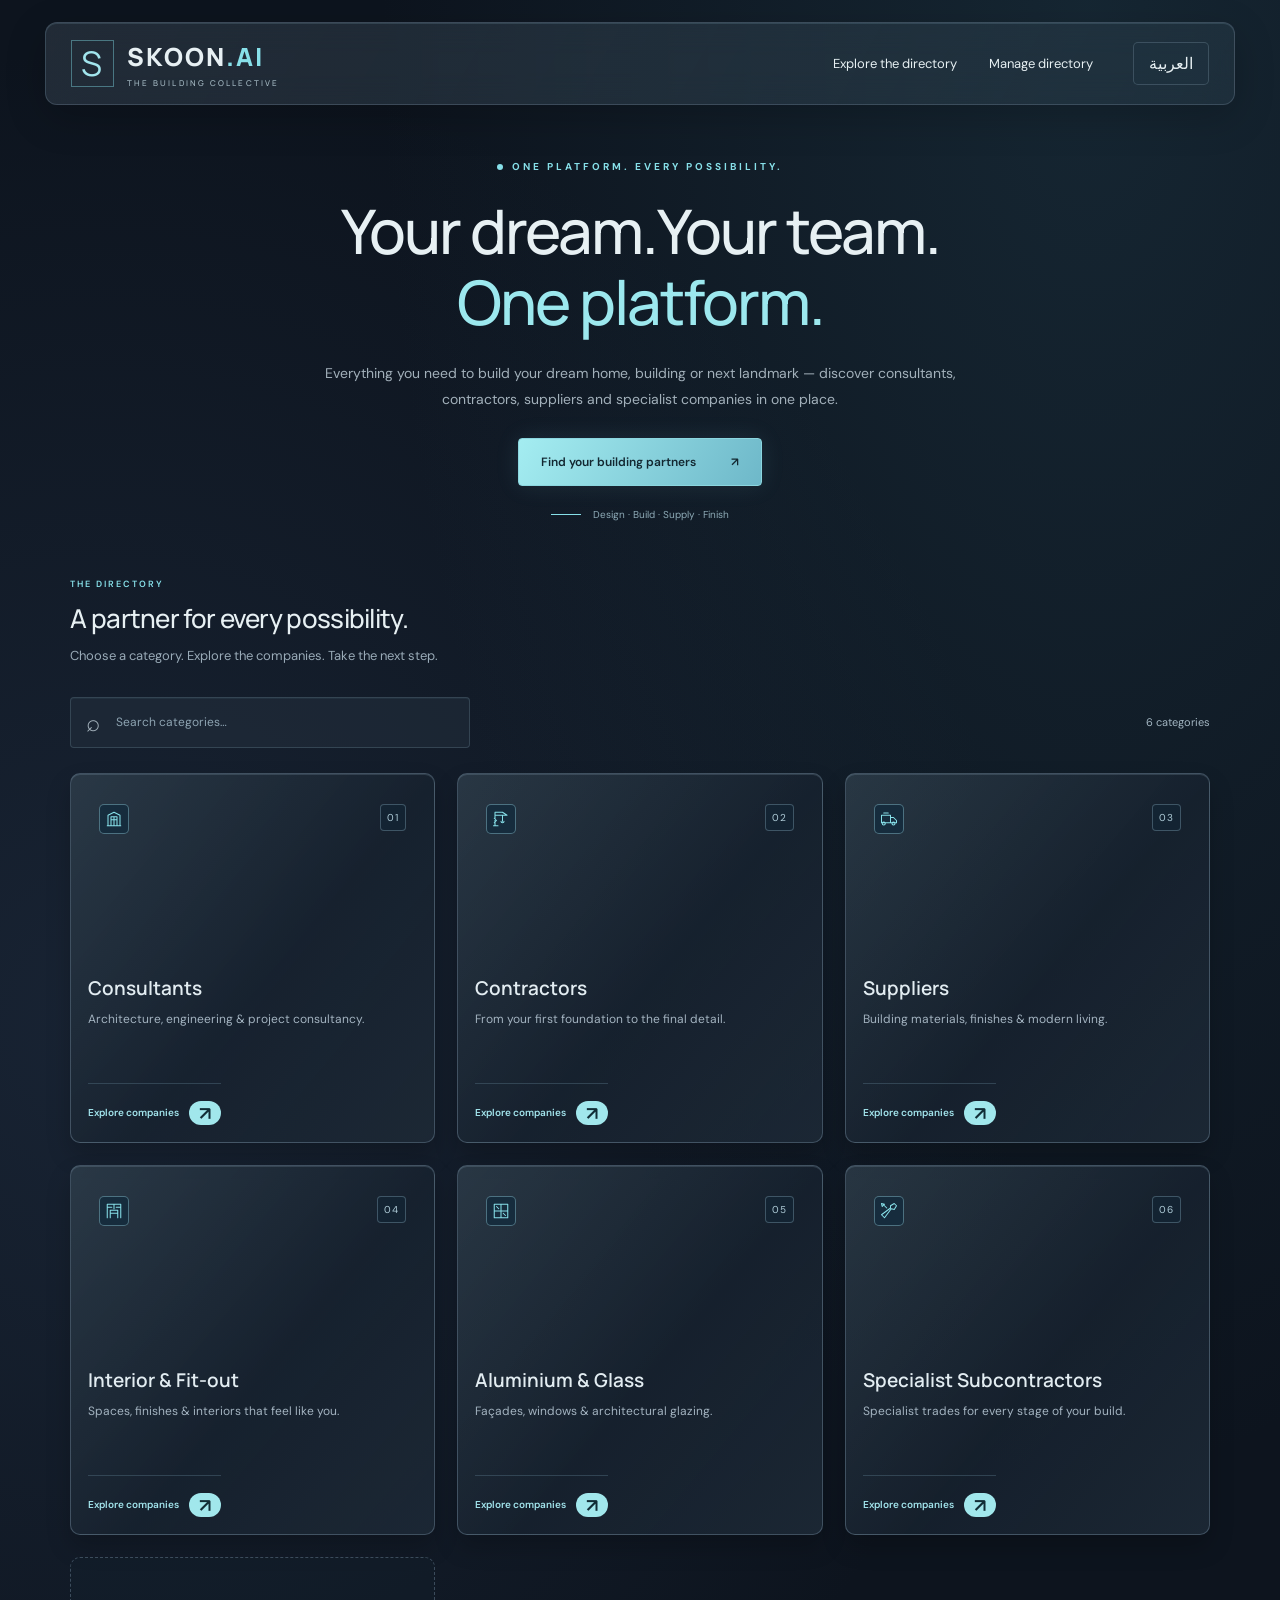
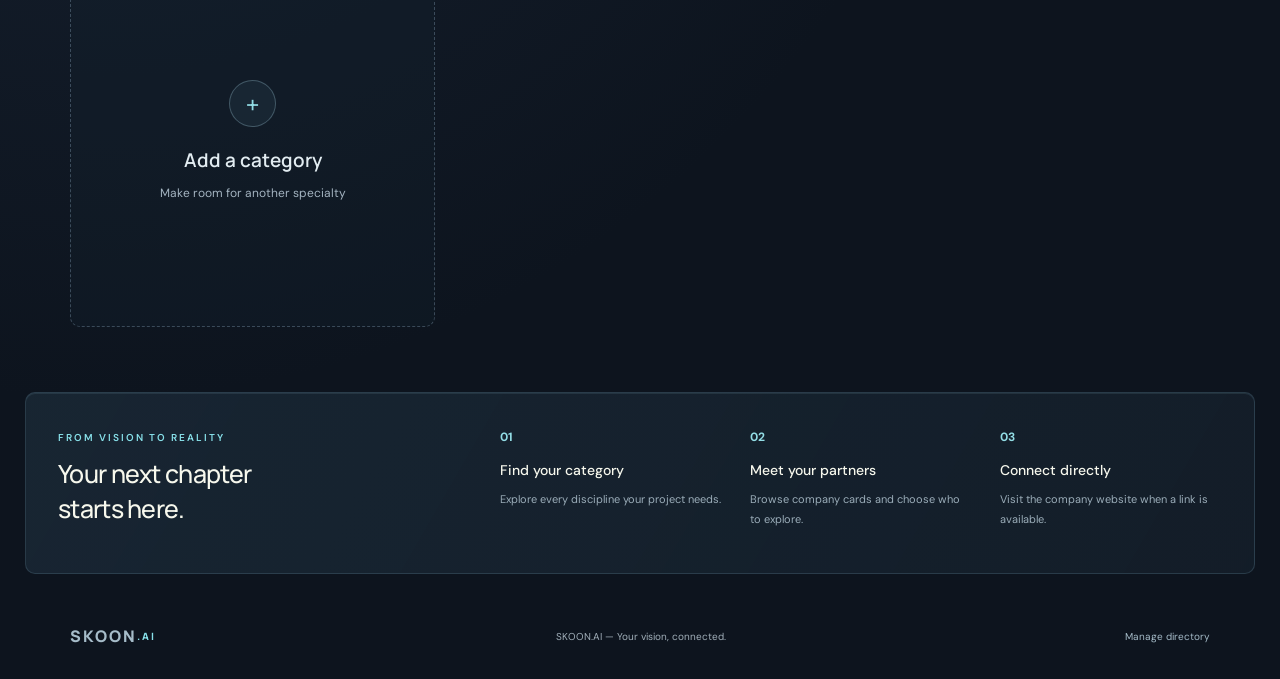
==== build-hub/index.html @ bcba4675 "Publish bilingual building directory at root; preserve SKOON Architecture at index.html" ====
<!doctype html><html lang="en" dir="ltr"><head><base href="/build-hub/"><meta charset="utf-8"><meta name="viewport" content="width=device-width,initial-scale=1"><meta name="theme-color" content="#132c2a"><meta name="description" content="Your dream home. Your next landmark. Find consultants, contractors, suppliers and specialist companies in one place."><title>SKOON.AI | Build your dream</title><link rel="stylesheet" href="style.css"><script src="app.js" defer></script></head><body>
<header><a class="brand" href="#"><span class="brand-mark">S</span><span>SKOON<span class="gold">.AI</span><small data-i="brandSub"></small></span></a><nav><a href="#directory" data-i="explore"></a><button class="text-button" id="manage" data-i="manage"></button></nav><button id="lang" class="language">العربية <span>⌘</span></button></header>
<main><section class="hero"><div class="hero-copy"><div class="eyebrow"><span></span><b data-i="eyebrow"></b></div><h1 data-i="headline"></h1><p data-i="intro"></p><a class="primary" href="#directory"><span data-i="discover"></span><span>↗</span></a><div class="hero-note"><span class="line"></span><span data-i="heroNote"></span></div></div><div class="hero-image"><img src="assets/hero.jpg" alt="Contemporary architecture"><div class="image-label"><span>01 / SKOON.AI</span><strong data-i="imageLabel"></strong></div></div></section>
<section id="directory" class="directory"><div class="section-top"><div><div class="eyebrow" data-i="directoryLabel"></div><h2 id="section-title"></h2><p id="section-subtitle"></p></div><button id="back" class="outline" hidden data-i="back"></button></div><div class="toolbar"><label class="search"><span aria-hidden="true">⌕</span><input id="search" type="search"></label><span class="count" id="count"></span></div><div id="cards" class="cards"></div><p id="empty" hidden data-i="empty"></p></section>
<section class="journey"><div><span class="eyebrow" data-i="journeyLabel"></span><h2 data-i="journeyTitle"></h2></div><div class="steps"><article><b>01</b><h3 data-i="step1"></h3><p data-i="step1text"></p></article><article><b>02</b><h3 data-i="step2"></h3><p data-i="step2text"></p></article><article><b>03</b><h3 data-i="step3"></h3><p data-i="step3text"></p></article></div></section>
</main><footer><a class="brand" href="#">SKOON<span class="gold">.AI</span></a><span data-i="footer"></span><button class="text-button" id="manage-bottom" data-i="manage"></button></footer>
<dialog id="editor"><div class="dialog-head"><div><small class="eyebrow" data-i="editorLabel"></small><h2 data-i="manage"></h2></div><button class="close" id="close-editor" aria-label="Close">×</button></div><p class="local-notice" data-i="localNotice"></p><div class="tabs"><button id="tab-category" class="active" data-i="categories"></button><button id="tab-company" data-i="companies"></button></div><form id="edit-form"><div class="form-grid"><label><span data-i="nameEn"></span><input name="en" required maxlength="90" dir="ltr"></label><label><span data-i="nameAr"></span><input name="ar" required maxlength="90" dir="rtl"></label><label id="icon-field"><span data-i="icon"></span><select name="icon"></select></label><label id="category-field" hidden><span data-i="category"></span><select name="category"></select></label><label id="url-field" hidden><span data-i="url"></span><input name="url" type="url" placeholder="https://" dir="ltr"></label></div><button class="primary" type="submit" id="save-item" data-i="add"></button><button type="button" id="cancel-edit" hidden data-i="cancel"></button></form><div id="edit-list"></div><div class="data-actions"><button id="export" class="outline" data-i="export"></button><label class="outline file-label"><span data-i="import"></span><input id="import" type="file" accept=".json,application/json"></label></div><p role="status" id="editor-status"></p></dialog><div class="toast" role="status" id="toast" hidden></div>
</body></html>
---- build-hub/style.css ----
@import url('https://fonts.googleapis.com/css2?family=DM+Sans:wght@400;500;600;700&family=Manrope:wght@400;500;600;700;800&family=Noto+Sans+Arabic:wght@400;500;600;700&display=swap');
:root{--ink:#18332f;--muted:#6d7770;--gold:#a8844e;--line:#dedfd6;--paper:#f8f8f2}*{box-sizing:border-box}html{scroll-behavior:smooth;scroll-padding-top:25px}body{margin:0;background:var(--paper);color:var(--ink);font-family:'DM Sans',sans-serif}button,input,select{font:inherit}button,a,label.file-label{-webkit-tap-highlight-color:transparent}button,a{touch-action:manipulation}button{cursor:pointer}a{color:inherit;text-decoration:none}button:focus-visible,a:focus-visible,input:focus-visible,select:focus-visible{outline:3px solid #b68b4f;outline-offset:4px}[hidden]{display:none!important}header{max-width:1440px;margin:auto;padding:25px 5.5%;display:flex;align-items:center;gap:40px;border-bottom:1px solid var(--line)}.brand{font-family:Manrope,sans-serif;font-size:25px;letter-spacing:2px;font-weight:800;display:flex;align-items:center;gap:13px}.brand small{display:block;font-size:8px;letter-spacing:2.1px;font-weight:500;margin-top:3px}.brand-mark{border:1px solid var(--gold);font-weight:400;font-size:34px;color:var(--gold);width:43px;height:47px;text-align:center;line-height:44px}.gold{color:var(--gold)}nav{margin-inline-start:auto;display:flex;align-items:center;gap:32px;font-size:13px}.text-button{border:0;background:none;color:inherit;padding:8px 0}.language{background:none;border:1px solid var(--line);border-radius:5px;padding:10px 15px;color:var(--ink);display:flex;gap:14px}.hero{max-width:1440px;margin:auto;padding:48px 5.5% 56px;display:grid;grid-template-columns:1.03fr 1fr;gap:5%;align-items:center}.eyebrow{font-size:10px;letter-spacing:2px;text-transform:uppercase;font-weight:600;color:var(--gold)}.hero .eyebrow{display:flex;gap:9px;align-items:center}.eyebrow>span{width:6px;height:6px;border-radius:100%;background:var(--gold)}h1{font-family:Manrope,sans-serif;font-size:clamp(38px,4.3vw,64px);font-weight:500;letter-spacing:-2.5px;line-height:1.13;margin:23px 0}h1 em{font-style:normal;color:var(--gold)}.hero p{font-size:15px;line-height:1.85;color:var(--muted);max-width:410px;margin-bottom:28px}.primary{background:var(--ink);color:white;display:inline-flex;align-items:center;justify-content:space-between;gap:35px;border:1px solid var(--ink);padding:15px 22px;border-radius:4px;font-size:12px;font-weight:600}.primary:hover{background:#2b4c44}.hero-note{font-size:10px;color:var(--muted);display:flex;gap:12px;align-items:center;margin-top:30px}.line{height:1px;width:30px;background:var(--gold)}.hero-image{height:400px;position:relative;border-radius:90px 6px 6px 6px;overflow:hidden}.hero-image img{width:100%;height:100%;object-fit:cover}.hero-image:after{content:'';position:absolute;inset:45% 0 0;background:linear-gradient(transparent,#102a25bd)}.image-label{position:absolute;bottom:25px;inset-inline-start:28px;color:white;z-index:1}.image-label span{font-size:9px;letter-spacing:2px;display:block;margin-bottom:8px}.image-label strong{font-size:18px;font-weight:500}.directory{padding:45px 5.5% 65px;max-width:1440px;margin:auto;border-top:1px solid var(--line)}.section-top{display:flex;justify-content:space-between;align-items:center;gap:20px}h2{font:500 30px/1.4 Manrope,sans-serif;letter-spacing:-.7px;margin:10px 0}.section-top p{font-size:13px;color:var(--muted);line-height:1.6;margin:8px 0}.toolbar{display:flex;align-items:center;gap:20px;justify-content:space-between;margin:26px 0 25px}.search{display:flex;gap:12px;align-items:center;border:1px solid var(--line);border-radius:4px;background:white;max-width:400px;width:100%;padding:9px 15px}.search span{font-size:24px;color:var(--muted)}.search input{width:100%;min-width:0;background:transparent;border:0;color:var(--ink);font-size:12px;padding:4px}.count{font-size:11px;white-space:nowrap;color:var(--muted)}.cards{display:grid;grid-template-columns:repeat(3,minmax(0,1fr));gap:18px}.card{position:relative;display:flex;flex-direction:column;text-align:start;border:1px solid var(--line);background:#fff;padding:26px;border-radius:6px;min-height:225px;color:var(--ink);transition:transform .2s,border-color .2s,box-shadow .2s}.card:hover{transform:translateY(-4px);border-color:var(--gold);box-shadow:0 12px 22px #18332f09}.card.featured{background:#e9ede5}.card-top{display:flex;justify-content:space-between;align-items:flex-start}.icon{height:47px;width:47px;background:#f4f1e8;border:1px solid #e8dfce;border-radius:7px;display:grid;place-items:center;color:var(--gold)}.icon svg{width:27px;height:27px;stroke:currentColor;fill:none;stroke-width:1.4;stroke-linecap:round;stroke-linejoin:round}.card-number{font-size:10px;letter-spacing:1px;color:#919b91}.card h3{font:600 20px Manrope,sans-serif;margin:23px 0 9px;overflow-wrap:anywhere}.card p{font-size:12px;line-height:1.7;color:var(--muted);margin:0 0 20px}.card-bottom{display:flex;justify-content:space-between;gap:10px;align-items:center;margin-top:auto;padding-top:17px;border-top:1px solid var(--line);font-size:10px;font-weight:600}.arrow{font-size:19px}.badge{font-size:9px;background:#f2eee5;color:#846436;border-radius:3px;padding:5px 8px}.company-mark{font-family:Manrope;font-weight:700;font-size:20px;color:var(--gold);height:47px;display:flex;align-items:center}.add-card{border:1px dashed #bdc3b9;background:transparent;justify-content:center;align-items:center;text-align:center}.add-card .icon{border-radius:50%;background:none;border:1px solid #c7ccbf;font-size:24px}.add-card h3{font-size:15px;margin:15px 0 8px}.add-card p{font-size:11px;margin:0}.journey{background:#19352f;color:#f7f8ed;padding:45px 5.5%;display:grid;grid-template-columns:1fr 2fr;gap:7%;max-width:1440px;margin:auto}.journey h2{max-width:240px;font-size:27px}.steps{display:grid;grid-template-columns:repeat(3,1fr);gap:28px}.steps b{color:#bd9f6b;font-size:12px}.steps h3{font-size:14px;font-weight:500;margin:15px 0 10px}.steps p{font-size:11px;line-height:1.8;color:#bdc7bd}footer{padding:28px 5.5%;max-width:1440px;margin:auto;display:flex;align-items:center;justify-content:space-between;gap:20px}footer .brand{font-size:16px;gap:0}footer span,footer button{font-size:10px;color:var(--muted)}.outline{border:1px solid var(--line);padding:10px 14px;background:transparent;color:var(--ink);border-radius:4px;font-size:12px;cursor:pointer}.outline:hover{border-color:var(--gold)}dialog{border:1px solid var(--line);border-radius:10px;padding:28px;width:min(750px,calc(100% - 24px));max-height:calc(100dvh - 30px);color:var(--ink);background:var(--paper)}dialog::backdrop{background:#0d2522a8;backdrop-filter:blur(4px)}.dialog-head{display:flex;justify-content:space-between;align-items:center}.dialog-head h2{font-size:24px}.close{border:0;background:none;font-size:30px;color:var(--ink);padding:10px}.local-notice{background:#eee9dc;padding:13px;font-size:12px;line-height:1.8}.tabs{display:flex;gap:15px;margin:20px 0}.tabs button{border:0;border-bottom:2px solid transparent;background:transparent;padding:10px;color:var(--muted)}.tabs button.active{border-color:var(--gold);color:var(--ink)}.form-grid{display:grid;grid-template-columns:1fr 1fr;gap:15px;margin-bottom:17px}.form-grid label{display:flex;flex-direction:column;gap:7px;font-size:12px}.form-grid input,.form-grid select{min-width:0;width:100%;padding:11px;border:1px solid var(--line);border-radius:3px;background:white}#edit-list{margin:24px 0}.edit-row{display:flex;gap:10px;align-items:center;border-top:1px solid var(--line);padding:12px 0;font-size:12px}.edit-row span{flex:1;overflow-wrap:anywhere}.edit-row button{border:1px solid var(--line);background:transparent;padding:6px 10px;border-radius:3px;color:var(--ink)}.data-actions{display:flex;gap:10px}.file-label input{display:none}#editor-status{font-size:12px;color:#736033}.toast{position:fixed;bottom:22px;inset-inline:20px;margin:auto;max-width:500px;background:var(--ink);color:white;padding:17px 23px;border-radius:7px;z-index:9;font-size:13px}html[dir=rtl] body{font-family:'Noto Sans Arabic',sans-serif}html[dir=rtl] h1,html[dir=rtl] h2,html[dir=rtl] h3{font-family:'Noto Sans Arabic',sans-serif;letter-spacing:0}html[dir=rtl] h1{font-size:clamp(32px,3.7vw,52px);line-height:1.5}html[dir=rtl] .eyebrow{letter-spacing:0}html[dir=rtl] .arrow{transform:scaleX(-1)}@media(min-width:1500px){.hero-image{height:450px}}@media(max-width:800px){header{gap:15px;padding:20px 5%}nav{gap:15px}nav a{display:none}.hero{gap:25px;padding-top:32px}.hero-image{height:350px}h1{font-size:39px}.cards{grid-template-columns:repeat(2,minmax(0,1fr))}.journey{grid-template-columns:1fr;gap:25px}.journey h2{max-width:none}.hero p{font-size:13px}}@media(max-width:540px){.brand{font-size:20px;gap:8px}.brand-mark{width:34px;height:38px;line-height:35px;font-size:28px}.brand small{font-size:6px;letter-spacing:1px}header{gap:10px}nav{margin-inline-start:auto}nav button{font-size:10px}.language{padding:8px;font-size:11px}.language span{display:none}.hero{grid-template-columns:1fr;padding-bottom:30px}.hero-copy{padding-top:10px}h1{font-size:42px;max-width:370px}.hero p{max-width:95%;font-size:14px}.hero-image{height:240px;border-start-start-radius:65px}.hero-note{margin-top:22px}.directory{padding-top:30px}.section-top{align-items:flex-start}h2{font-size:25px}.cards{gap:12px}.card{padding:17px;min-height:220px}.card h3{font-size:16px;line-height:1.5;margin-top:20px}.card p{font-size:11px}.card-bottom{font-size:9px}.icon{width:40px;height:40px}.card-number{font-size:8px}.toolbar{gap:10px}.count{font-size:9px}.search{padding:6px 10px}.journey{padding-top:32px;padding-bottom:32px}.steps{gap:15px}.steps h3{font-size:12px}.steps p{font-size:10px}footer{flex-wrap:wrap}footer>span{order:3;width:100%}.form-grid{grid-template-columns:1fr}dialog{padding:18px}.card.company{grid-column:span 2;min-height:200px}html[dir=rtl] h1{font-size:34px}.edit-row{flex-wrap:wrap}}
@media(prefers-reduced-motion:reduce){*{scroll-behavior:auto!important;transition:none!important}}
/* Dark architectural directory — approved reference direction. */
:root{--ink:#e7f0f3;--muted:#a2b0ba;--gold:#87e0e9;--line:#3c4d5e;--paper:#0d141e}body{background:radial-gradient(ellipse at 85% 0,#2547575c,transparent 46%),radial-gradient(ellipse at 8% 45%,#25354c75,transparent 55%),#0d141e}header{margin-top:22px;width:calc(100% - 7%);max-width:1380px;border:1px solid #60738470;border-radius:12px;padding:16px 25px;background:linear-gradient(120deg,#5262714d,#24374499);box-shadow:0 12px 40px #0003,inset 0 1px 0 #a4d6e524;backdrop-filter:blur(16px)}.brand-mark{border-color:#7bd2dc75;color:#a2e5ed}.brand small{color:#a5bac4}.hero{display:block;text-align:center;padding:55px 8% 25px;max-width:1160px}.hero-copy{position:relative}.hero .eyebrow{justify-content:center;font-size:10px;letter-spacing:3px}.hero h1{font-size:clamp(35px,4.8vw,66px);line-height:1.16;letter-spacing:-2px;max-width:1000px;margin:22px auto}.hero h1 br{display:none}.hero h1 em{display:block;font-weight:500;color:#9ce8ee}.hero p{margin:18px auto 25px;max-width:670px;font-size:14px;line-height:1.9}.hero-image{display:none}.primary{background:linear-gradient(120deg,#a4edf1,#6eb8c9);border-color:#8bd6df;color:#132831;box-shadow:0 0 24px #8dd6e91a}.primary:hover{background:#b6f1f5}.hero-note{justify-content:center;margin-top:22px;color:#8eabb7}.directory{border-top:0;padding-top:32px;max-width:1380px}.section-top h2{font-size:26px}.directory>.section-top .eyebrow{font-size:9px}.section-top p{color:#99aab7}.toolbar{margin-top:22px}.search{background:#24313f80;border-color:#556b7b70;box-shadow:inset 0 1px 1px #a2d4e312}.search input{color:#d4e6ed}.search input::placeholder{color:#8da3b1}.cards{gap:22px}.card{background:linear-gradient(130deg,#354653a6,#17222fd9 55%,#1d2936e6);border:1px solid #6b82957a;border-radius:10px;padding:17px;box-shadow:0 12px 25px #0003,inset 0 1px 0 #c8e4f624;color:#e2ecf1;overflow:hidden;min-height:370px}.card:hover{border-color:#9fe9ed;box-shadow:0 0 0 1px #7ce4ee29,0 13px 33px #0007}.card.featured{background:linear-gradient(135deg,#3653639c,#192933)}.category-visual{height:168px;border-radius:6px;background-size:cover;background-position:center;margin-bottom:16px;position:relative;overflow:hidden;background-color:#122332}.category-visual:after{content:'';position:absolute;inset:0;background:linear-gradient(transparent 55%,#14233066)}.category-visual>svg{position:absolute;width:70px;height:70px;inset:0;margin:auto;stroke:#9ee7f0;fill:none;stroke-width:.7;filter:drop-shadow(0 0 15px #6bd7e7)}.visual-consultant{background-image:linear-gradient(120deg,#19344390,#13212db3),url('assets/linear.jpg')}.visual-contractor{background-image:linear-gradient(#12233244,#12233266),url('assets/tower.jpg')}.visual-supplier{background-image:linear-gradient(120deg,#10253488,#162738b3),url('assets/linear.jpg')}.visual-interior{background-image:linear-gradient(#13253355,#13253377),url('assets/hero.jpg')}.visual-aluminium{background-image:linear-gradient(140deg,#0f304288,#101e2b66),url('assets/linear.jpg');background-position:80% 30%;background-size:160%}.visual-specialist{background-image:linear-gradient(#152d3b66,#132231aa),url('assets/tower.jpg');background-position:center 65%}.category-card .card-top{position:absolute;top:30px;left:28px;right:28px;z-index:1;align-items:flex-start}.category-card .icon{height:30px;width:30px;border-color:#a9e9f55e;background:#152c3ed9;border-radius:5px}.category-card .icon svg{width:18px;height:18px}.category-card .card-number{background:#132535b3;color:#b0cdd9;border:1px solid #8cacbf5c;padding:6px;border-radius:4px}.card h3{margin:0 0 8px;font-size:19px}.card p{color:#a3b3c0;font-size:12px}.card-bottom{border-color:#506b7d77;color:#a2e4ec}.card-bottom .arrow{background:#a1e7ec;color:#112d36;border-radius:20px;width:32px;height:24px;display:grid;place-items:center}.badge{background:#36414b;color:#d2c094;border:1px solid #6c66504d}.company{min-height:245px}.company .company-mark{color:#a4eaf0;margin:5px 0 25px}.company h3{font-size:22px}.add-card{min-height:370px;border-style:dashed;box-shadow:none;background:#17243140}.add-card .icon{border-color:#7393a276;color:#91dce5;background:#273d4c55}.add-card h3{margin:20px 0 10px}.journey{max-width:1230px;border:1px solid #425a6b7a;border-radius:10px;background:linear-gradient(120deg,#263c4d70,#17232f9e);margin-bottom:20px;padding:32px;box-shadow:inset 0 1px 0 #a3d5e21a}.steps b{color:#93dde5}.steps p{color:#9badb9}.journey h2{font-size:25px}.outline,.language{border-color:#566d7c8a;background:#2134427a}.outline:hover,.language:hover{background:#314c5b}.local-notice{background:#243a46;color:#b8d0db}.form-grid input,.form-grid select{background:#182936;color:#e1eff5;border-color:#526674}.tabs button.active{color:#a2e7ec}.edit-row button{color:#b8e1e8;background:#213443}.toast{background:#315565}.count{color:#a2b5c1}dialog{background:linear-gradient(130deg,#253847,#14202d);border-color:#728c9c}.tabs button{color:#a8becb}.edit-row{border-color:#455f70}.data-actions .outline{color:#d0e2ec}#editor-status{color:#c0e3c9}footer{color:#a6bcc9}html[dir=rtl] .hero h1{font-size:clamp(32px,4.1vw,55px);line-height:1.55}html[dir=rtl] .hero h1 br{display:none}html[dir=rtl] .hero .eyebrow{letter-spacing:0}html[dir=rtl] .card h3{font-size:19px;line-height:1.65}@media(max-width:800px){header{width:92%;padding:15px 18px}.hero{padding-top:40px}.hero h1{font-size:44px}.cards{gap:16px}.journey{margin-inline:5%}.category-visual{height:155px}.card{min-height:355px}.company{min-height:230px}.add-card{min-height:355px}}@media(max-width:540px){header{padding:13px;width:94%;margin-top:12px}.hero{padding:35px 6% 12px}.hero h1{font-size:36px;letter-spacing:-1px;margin-top:18px}.hero .eyebrow{font-size:8px;letter-spacing:1.4px}.hero p{font-size:12px}.hero-note{font-size:9px}.directory{padding:27px 5% 35px}.section-top h2{font-size:22px}.section-top p{font-size:11px}.cards{grid-template-columns:1fr;gap:18px}.card{min-height:335px;padding:15px}.category-visual{height:180px}.card h3{font-size:20px}.card p{font-size:12px}.category-card .card-top{top:28px;left:28px;right:28px}.company{grid-column:auto!important;min-height:245px}.add-card{min-height:180px}.journey{padding:25px 20px}.steps{grid-template-columns:1fr;gap:12px}.steps article{display:grid;grid-template-columns:25px 1fr;column-gap:14px}.steps b{grid-row:span 2;padding-top:3px}.steps h3{margin:0 0 4px;font-size:13px}.steps p{margin:0;font-size:11px}html[dir=rtl] .hero h1{font-size:31px}.card-bottom{font-size:11px}.company .company-mark{font-size:24px}}
.visual-consultant{background-image:url('assets/consultant.jpg')}.visual-contractor{background-image:url('assets/contractor.jpg')}.visual-supplier{background-image:url('assets/supplier.jpg')}.visual-aluminium{background-image:url('assets/supplier.jpg');background-size:150%;background-position:100% 12%}.visual-specialist{background-image:url('assets/contractor.jpg');background-size:130%;background-position:70% 70%}.visual-consultant>svg,.visual-contractor>svg,.visual-supplier>svg,.visual-aluminium>svg,.visual-specialist>svg{display:none}
.company .card-top:has(.skoon-logo){width:100%}.company .company-mark.skoon-logo{width:100%;height:92px;margin:0 0 22px;padding:23px 20px;display:flex;align-items:center;justify-content:center;background:#fff;border:1px solid #dbe6eb;border-radius:7px;overflow:hidden}.skoon-logo img{display:block;width:100%;height:100%;object-fit:contain;object-position:center;max-width:100%;filter:none}@media(max-width:540px){.company .company-mark.skoon-logo{height:88px;padding:22px 18px}}
/* SKOON identity panel: true centering on a softly lit architectural surface. */
.company.featured{background:radial-gradient(ellipse at 50% 0,#6e899a55,transparent 72%),linear-gradient(135deg,#354b59,#20333f);border-color:#83a5b78c}.company .company-mark.skoon-logo{position:relative;isolation:isolate;display:grid;place-items:center;height:126px;min-height:126px;padding:26px 20px;margin:0 0 22px;border:1px solid #d2e0e4;border-radius:8px;background:linear-gradient(135deg,#f6f7f2,#e2edf0 60%,#d5e3e8);box-shadow:inset 0 1px 0 #fff,0 5px 18px #06131d24}.company .company-mark.skoon-logo::before{content:'';position:absolute;inset:0;z-index:-1;opacity:.48;background-image:linear-gradient(#55748512 1px,transparent 1px),linear-gradient(90deg,#55748512 1px,transparent 1px);background-size:26px 26px;pointer-events:none}.company .company-mark.skoon-logo::after{content:'';position:absolute;inset:12px;border:1px solid #839eac24;border-radius:3px;z-index:-1;pointer-events:none}.company .skoon-logo img{width:100%;height:auto;max-width:100%;max-height:100%;object-fit:contain;object-position:center;align-self:center;justify-self:center;margin:0}@media(max-width:540px){.company .company-mark.skoon-logo{height:120px;min-height:120px;padding:26px 20px}}
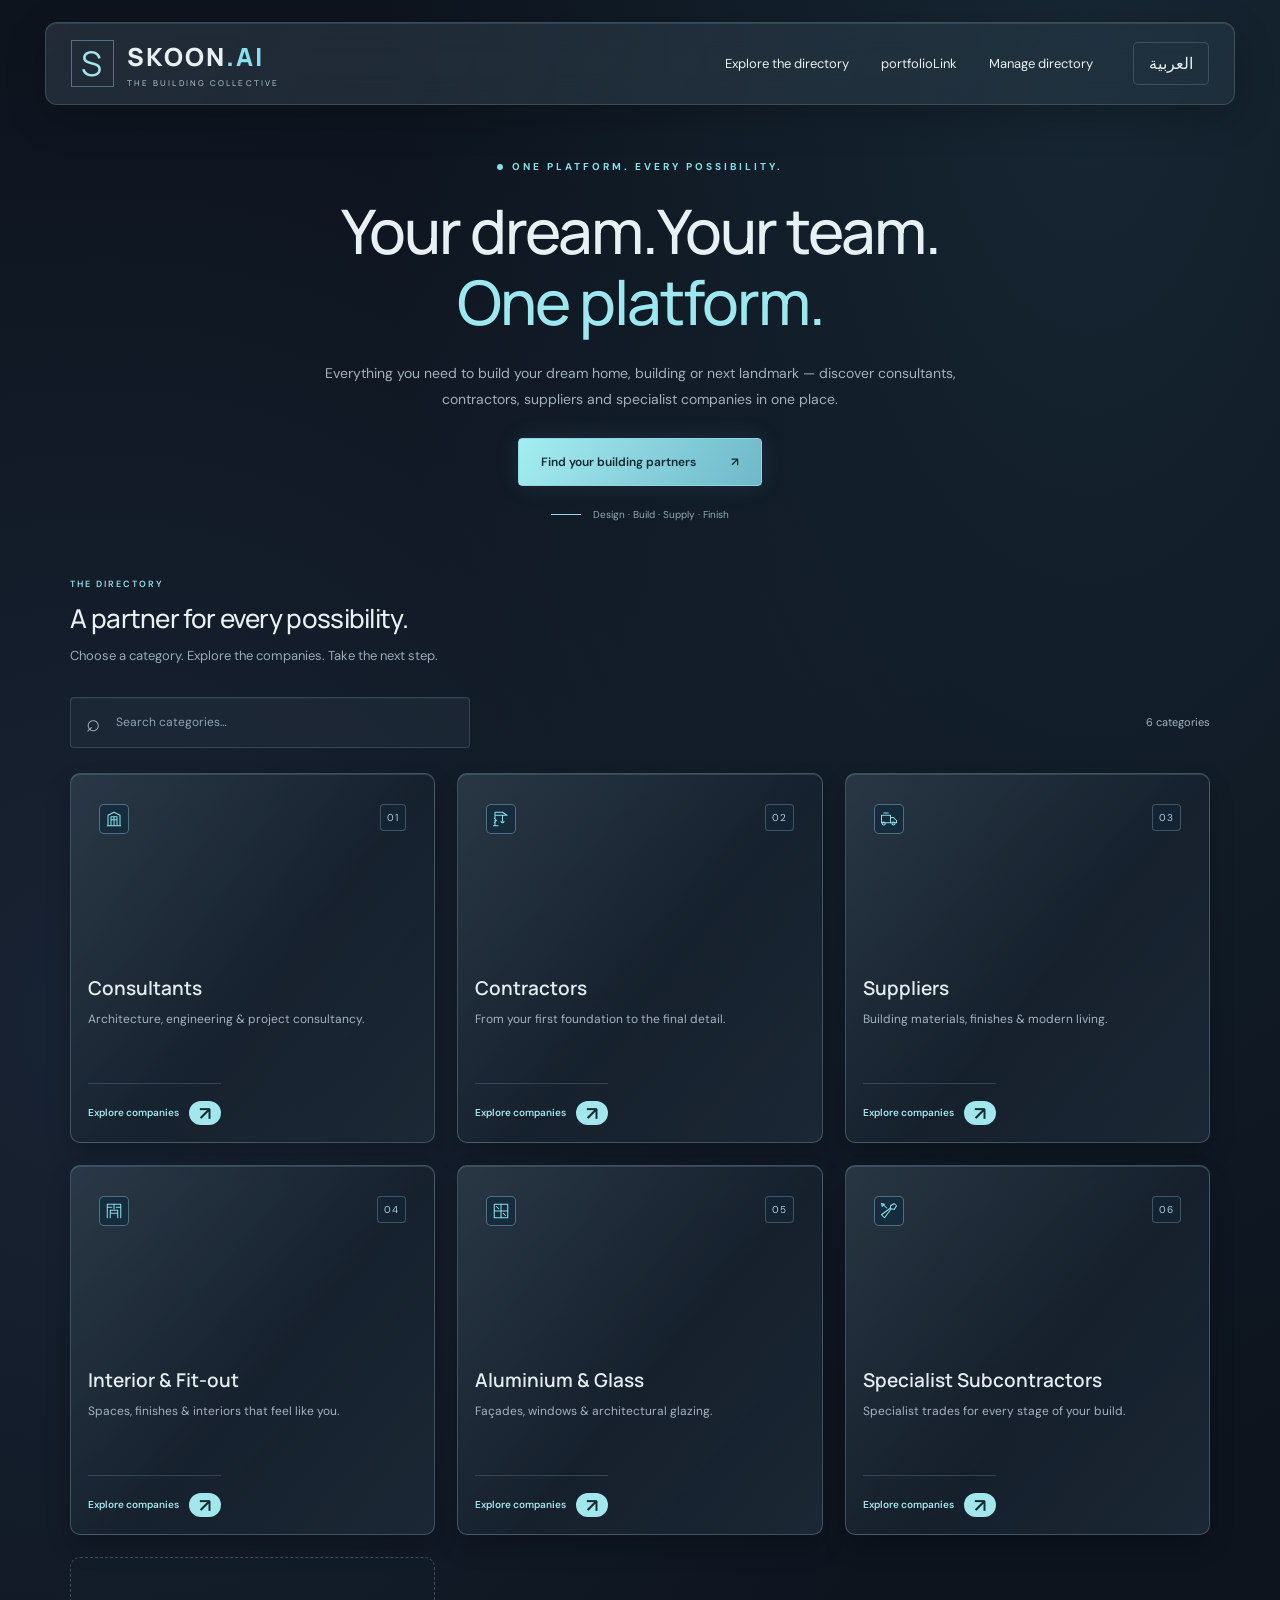
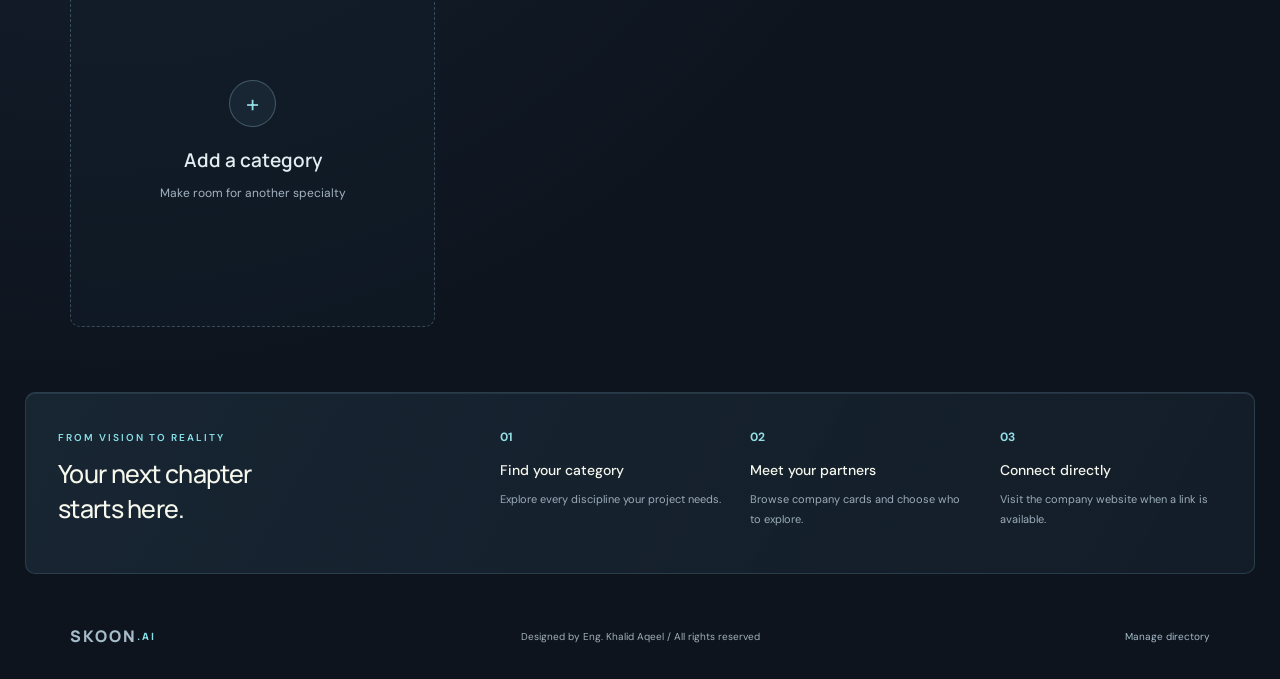
==== commit cef00e04: "feat(hub): show SKOON design portfolio link in live directory navigation" ====
--- a/build-hub/index.html
+++ b/build-hub/index.html
@@ -1,5 +1,5 @@
-<!doctype html><html lang="en" dir="ltr"><head><base href="/build-hub/"><meta charset="utf-8"><meta name="viewport" content="width=device-width,initial-scale=1"><meta name="theme-color" content="#132c2a"><meta name="description" content="Your dream home. Your next landmark. Find consultants, contractors, suppliers and specialist companies in one place."><title>SKOON.AI | Build your dream</title><link rel="stylesheet" href="style.css"><script src="app.js" defer></script></head><body>
-<header><a class="brand" href="#"><span class="brand-mark">S</span><span>SKOON<span class="gold">.AI</span><small data-i="brandSub"></small></span></a><nav><a href="#directory" data-i="explore"></a><button class="text-button" id="manage" data-i="manage"></button></nav><button id="lang" class="language">العربية <span>⌘</span></button></header>
+<!doctype html><html lang="en" dir="ltr"><head><base href="/build-hub/"><meta charset="utf-8"><meta name="viewport" content="width=device-width,initial-scale=1"><meta name="theme-color" content="#132c2a"><meta name="description" content="Your dream home. Your next landmark. Find consultants, contractors, suppliers and specialist companies in one place."><title>SKOON.AI | Build your dream</title><link rel="stylesheet" href="style.css?v=2"><script src="app.js?v=2" defer></script></head><body>
+<header><a class="brand" href="#"><span class="brand-mark">S</span><span>SKOON<span class="gold">.AI</span><small data-i="brandSub"></small></span></a><nav><a href="#directory" data-i="explore"></a><a href="../projects.html?lang=en" id="portfolio-link" data-i="portfolioLink"></a><button class="text-button" id="manage" data-i="manage"></button></nav><button id="lang" class="language">العربية <span>⌘</span></button></header>
 <main><section class="hero"><div class="hero-copy"><div class="eyebrow"><span></span><b data-i="eyebrow"></b></div><h1 data-i="headline"></h1><p data-i="intro"></p><a class="primary" href="#directory"><span data-i="discover"></span><span>↗</span></a><div class="hero-note"><span class="line"></span><span data-i="heroNote"></span></div></div><div class="hero-image"><img src="assets/hero.jpg" alt="Contemporary architecture"><div class="image-label"><span>01 / SKOON.AI</span><strong data-i="imageLabel"></strong></div></div></section>
 <section id="directory" class="directory"><div class="section-top"><div><div class="eyebrow" data-i="directoryLabel"></div><h2 id="section-title"></h2><p id="section-subtitle"></p></div><button id="back" class="outline" hidden data-i="back"></button></div><div class="toolbar"><label class="search"><span aria-hidden="true">⌕</span><input id="search" type="search"></label><span class="count" id="count"></span></div><div id="cards" class="cards"></div><p id="empty" hidden data-i="empty"></p></section>
 <section class="journey"><div><span class="eyebrow" data-i="journeyLabel"></span><h2 data-i="journeyTitle"></h2></div><div class="steps"><article><b>01</b><h3 data-i="step1"></h3><p data-i="step1text"></p></article><article><b>02</b><h3 data-i="step2"></h3><p data-i="step2text"></p></article><article><b>03</b><h3 data-i="step3"></h3><p data-i="step3text"></p></article></div></section>
--- a/build-hub/style.css
+++ b/build-hub/style.css
@@ -7,3 +7,5 @@
 .company .card-top:has(.skoon-logo){width:100%}.company .company-mark.skoon-logo{width:100%;height:92px;margin:0 0 22px;padding:23px 20px;display:flex;align-items:center;justify-content:center;background:#fff;border:1px solid #dbe6eb;border-radius:7px;overflow:hidden}.skoon-logo img{display:block;width:100%;height:100%;object-fit:contain;object-position:center;max-width:100%;filter:none}@media(max-width:540px){.company .company-mark.skoon-logo{height:88px;padding:22px 18px}}
 /* SKOON identity panel: true centering on a softly lit architectural surface. */
 .company.featured{background:radial-gradient(ellipse at 50% 0,#6e899a55,transparent 72%),linear-gradient(135deg,#354b59,#20333f);border-color:#83a5b78c}.company .company-mark.skoon-logo{position:relative;isolation:isolate;display:grid;place-items:center;height:126px;min-height:126px;padding:26px 20px;margin:0 0 22px;border:1px solid #d2e0e4;border-radius:8px;background:linear-gradient(135deg,#f6f7f2,#e2edf0 60%,#d5e3e8);box-shadow:inset 0 1px 0 #fff,0 5px 18px #06131d24}.company .company-mark.skoon-logo::before{content:'';position:absolute;inset:0;z-index:-1;opacity:.48;background-image:linear-gradient(#55748512 1px,transparent 1px),linear-gradient(90deg,#55748512 1px,transparent 1px);background-size:26px 26px;pointer-events:none}.company .company-mark.skoon-logo::after{content:'';position:absolute;inset:12px;border:1px solid #839eac24;border-radius:3px;z-index:-1;pointer-events:none}.company .skoon-logo img{width:100%;height:auto;max-width:100%;max-height:100%;object-fit:contain;object-position:center;align-self:center;justify-self:center;margin:0}@media(max-width:540px){.company .company-mark.skoon-logo{height:120px;min-height:120px;padding:26px 20px}}
+/* Numbered company placeholders with specialty illustrations. SKOON panel is preserved. */
+.company:not(.featured){min-height:365px;background:linear-gradient(145deg,#314756,#192c3a 75%)}.company-artwork{height:155px;width:100%;margin:0 0 18px;display:grid;place-items:center;border-radius:7px;background:radial-gradient(ellipse at 50% 38%,#ffffffd9,transparent 75%),linear-gradient(135deg,#e7eef0,#c9d9e1);position:relative;overflow:hidden}.company-artwork:before{content:'';position:absolute;inset:0;background:linear-gradient(#627f8c0d 1px,transparent 1px),linear-gradient(90deg,#627f8c0d 1px,transparent 1px);background-size:25px 25px}.company-artwork svg{height:130px;width:130px;position:relative;filter:drop-shadow(0 4px 5px #3e566329)}.company:not(.featured) .card-top{position:absolute;inset-inline:27px;top:27px;pointer-events:none}.company-slot-number{font-size:10px;padding:5px 7px;color:#e4f6fc;background:#274253c9;border:1px solid #d9edf247;border-radius:4px}.company:not(.featured) .badge{font-size:8px;background:#edf3f5e6;color:#5f737d;border-color:#9bb2bd66}.company:not(.featured) h3{font-size:19px;line-height:1.5;margin-bottom:8px}.company:not(.featured) p{font-size:11px;line-height:1.8}html[dir=rtl] .company:not(.featured) h3{font-size:19px}@media(max-width:540px){.company:not(.featured){min-height:350px}.company-artwork{height:165px}.company-artwork svg{width:138px;height:138px}}
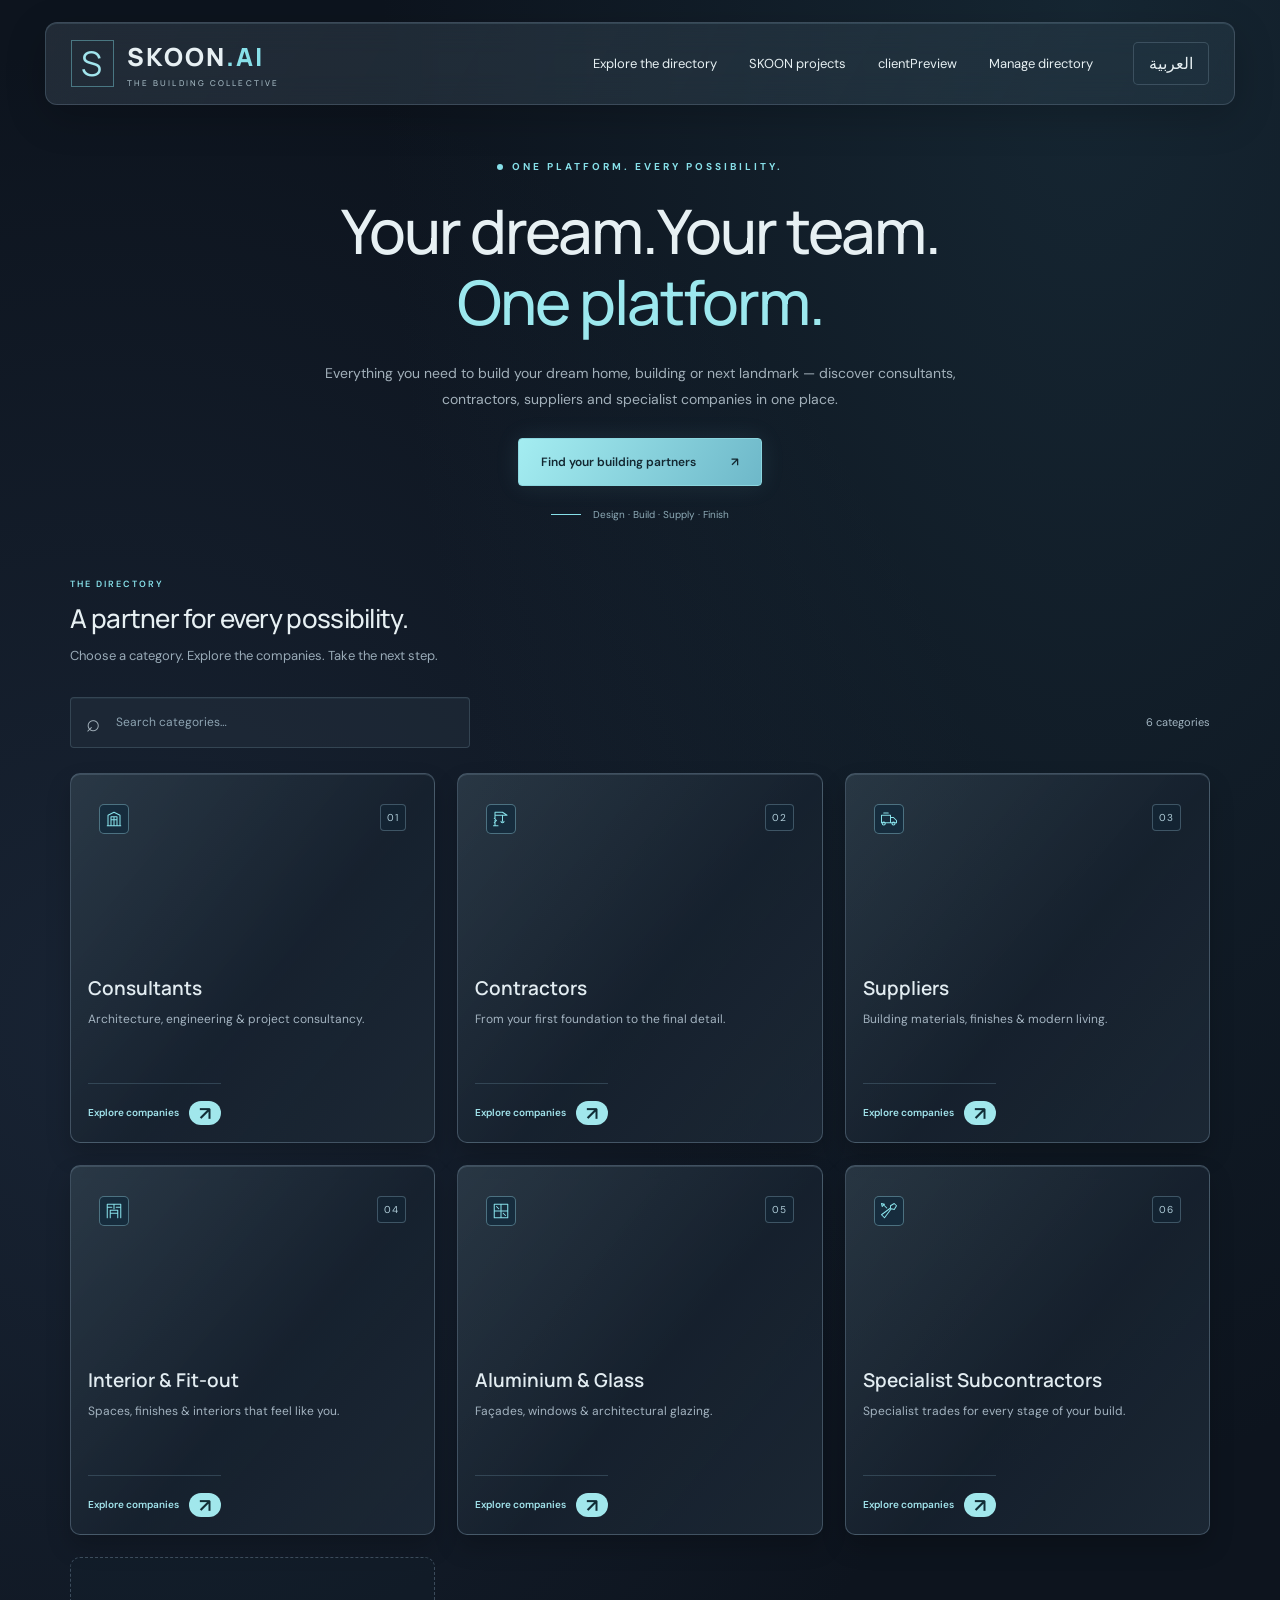
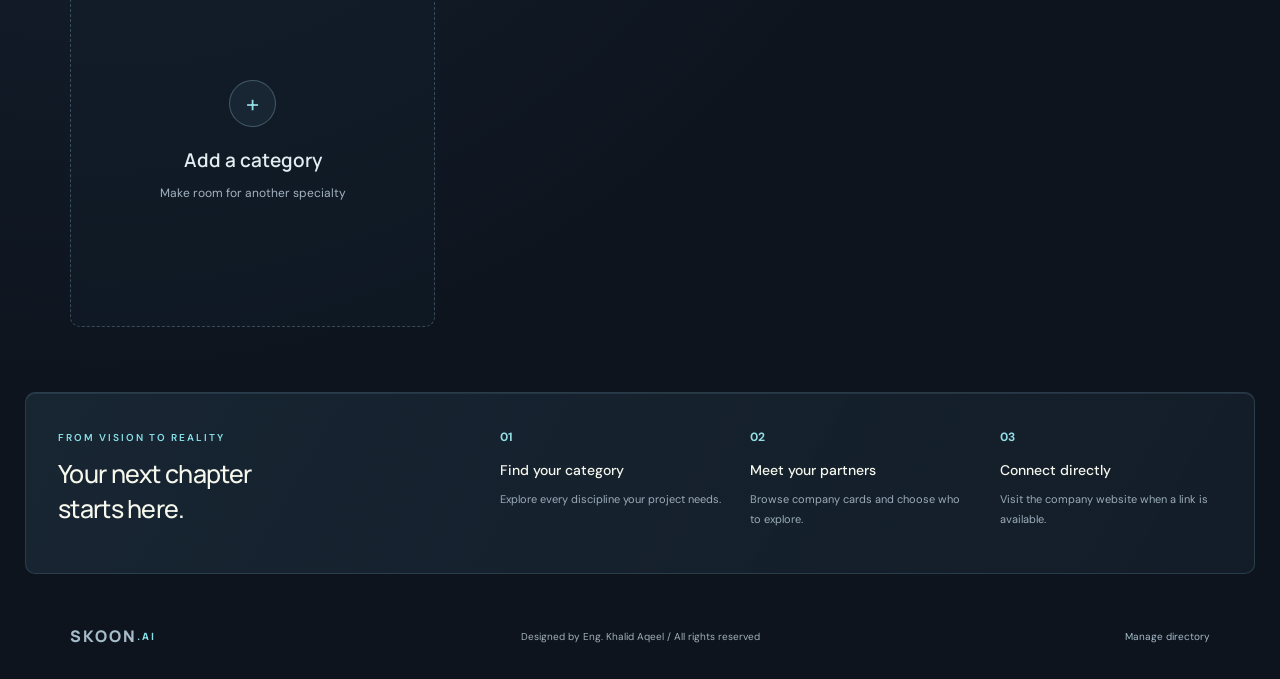
==== commit d828499b: "feat(client-portal): expose review demo from actual root directory navigation" ====
--- a/build-hub/index.html
+++ b/build-hub/index.html
@@ -1,5 +1,5 @@
 <!doctype html><html lang="en" dir="ltr"><head><base href="/build-hub/"><meta charset="utf-8"><meta name="viewport" content="width=device-width,initial-scale=1"><meta name="theme-color" content="#132c2a"><meta name="description" content="Your dream home. Your next landmark. Find consultants, contractors, suppliers and specialist companies in one place."><title>SKOON.AI | Build your dream</title><link rel="stylesheet" href="style.css?v=2"><script src="app.js?v=2" defer></script></head><body>
-<header><a class="brand" href="#"><span class="brand-mark">S</span><span>SKOON<span class="gold">.AI</span><small data-i="brandSub"></small></span></a><nav><a href="#directory" data-i="explore"></a><a href="../projects.html?lang=en" id="portfolio-link" data-i="portfolioLink"></a><button class="text-button" id="manage" data-i="manage"></button></nav><button id="lang" class="language">العربية <span>⌘</span></button></header>
+<header><a class="brand" href="#"><span class="brand-mark">S</span><span>SKOON<span class="gold">.AI</span><small data-i="brandSub"></small></span></a><nav><a href="#directory" data-i="explore"></a><a href="../projects.html?lang=en" id="portfolio-link" data-i="portfolioLink"></a><a href="../client-portal-demo.html?lang=en" id="client-preview-link" data-i="clientPreview"></a><button class="text-button" id="manage" data-i="manage"></button></nav><button id="lang" class="language">العربية <span>⌘</span></button></header>
 <main><section class="hero"><div class="hero-copy"><div class="eyebrow"><span></span><b data-i="eyebrow"></b></div><h1 data-i="headline"></h1><p data-i="intro"></p><a class="primary" href="#directory"><span data-i="discover"></span><span>↗</span></a><div class="hero-note"><span class="line"></span><span data-i="heroNote"></span></div></div><div class="hero-image"><img src="assets/hero.jpg" alt="Contemporary architecture"><div class="image-label"><span>01 / SKOON.AI</span><strong data-i="imageLabel"></strong></div></div></section>
 <section id="directory" class="directory"><div class="section-top"><div><div class="eyebrow" data-i="directoryLabel"></div><h2 id="section-title"></h2><p id="section-subtitle"></p></div><button id="back" class="outline" hidden data-i="back"></button></div><div class="toolbar"><label class="search"><span aria-hidden="true">⌕</span><input id="search" type="search"></label><span class="count" id="count"></span></div><div id="cards" class="cards"></div><p id="empty" hidden data-i="empty"></p></section>
 <section class="journey"><div><span class="eyebrow" data-i="journeyLabel"></span><h2 data-i="journeyTitle"></h2></div><div class="steps"><article><b>01</b><h3 data-i="step1"></h3><p data-i="step1text"></p></article><article><b>02</b><h3 data-i="step2"></h3><p data-i="step2text"></p></article><article><b>03</b><h3 data-i="step3"></h3><p data-i="step3text"></p></article></div></section>
--- a/build-hub/style.css
+++ b/build-hub/style.css
@@ -9,3 +9,11 @@
 .company.featured{background:radial-gradient(ellipse at 50% 0,#6e899a55,transparent 72%),linear-gradient(135deg,#354b59,#20333f);border-color:#83a5b78c}.company .company-mark.skoon-logo{position:relative;isolation:isolate;display:grid;place-items:center;height:126px;min-height:126px;padding:26px 20px;margin:0 0 22px;border:1px solid #d2e0e4;border-radius:8px;background:linear-gradient(135deg,#f6f7f2,#e2edf0 60%,#d5e3e8);box-shadow:inset 0 1px 0 #fff,0 5px 18px #06131d24}.company .company-mark.skoon-logo::before{content:'';position:absolute;inset:0;z-index:-1;opacity:.48;background-image:linear-gradient(#55748512 1px,transparent 1px),linear-gradient(90deg,#55748512 1px,transparent 1px);background-size:26px 26px;pointer-events:none}.company .company-mark.skoon-logo::after{content:'';position:absolute;inset:12px;border:1px solid #839eac24;border-radius:3px;z-index:-1;pointer-events:none}.company .skoon-logo img{width:100%;height:auto;max-width:100%;max-height:100%;object-fit:contain;object-position:center;align-self:center;justify-self:center;margin:0}@media(max-width:540px){.company .company-mark.skoon-logo{height:120px;min-height:120px;padding:26px 20px}}
 /* Numbered company placeholders with specialty illustrations. SKOON panel is preserved. */
 .company:not(.featured){min-height:365px;background:linear-gradient(145deg,#314756,#192c3a 75%)}.company-artwork{height:155px;width:100%;margin:0 0 18px;display:grid;place-items:center;border-radius:7px;background:radial-gradient(ellipse at 50% 38%,#ffffffd9,transparent 75%),linear-gradient(135deg,#e7eef0,#c9d9e1);position:relative;overflow:hidden}.company-artwork:before{content:'';position:absolute;inset:0;background:linear-gradient(#627f8c0d 1px,transparent 1px),linear-gradient(90deg,#627f8c0d 1px,transparent 1px);background-size:25px 25px}.company-artwork svg{height:130px;width:130px;position:relative;filter:drop-shadow(0 4px 5px #3e566329)}.company:not(.featured) .card-top{position:absolute;inset-inline:27px;top:27px;pointer-events:none}.company-slot-number{font-size:10px;padding:5px 7px;color:#e4f6fc;background:#274253c9;border:1px solid #d9edf247;border-radius:4px}.company:not(.featured) .badge{font-size:8px;background:#edf3f5e6;color:#5f737d;border-color:#9bb2bd66}.company:not(.featured) h3{font-size:19px;line-height:1.5;margin-bottom:8px}.company:not(.featured) p{font-size:11px;line-height:1.8}html[dir=rtl] .company:not(.featured) h3{font-size:19px}@media(max-width:540px){.company:not(.featured){min-height:350px}.company-artwork{height:165px}.company-artwork svg{width:138px;height:138px}}
+
+/* SKOON portfolio: keep the only project-gallery link reachable on small screens.
+   Other legacy directory navigation remains unchanged. */
+@media(max-width:800px){
+  header{flex-wrap:wrap}
+  header nav{order:3;width:100%;margin-inline-start:0;justify-content:center}
+  header nav #portfolio-link{display:inline-flex;align-items:center;justify-content:center;padding:8px 12px;min-height:42px;border:1px solid var(--gold);border-radius:6px;font-size:13px;color:var(--ink)}
+}
